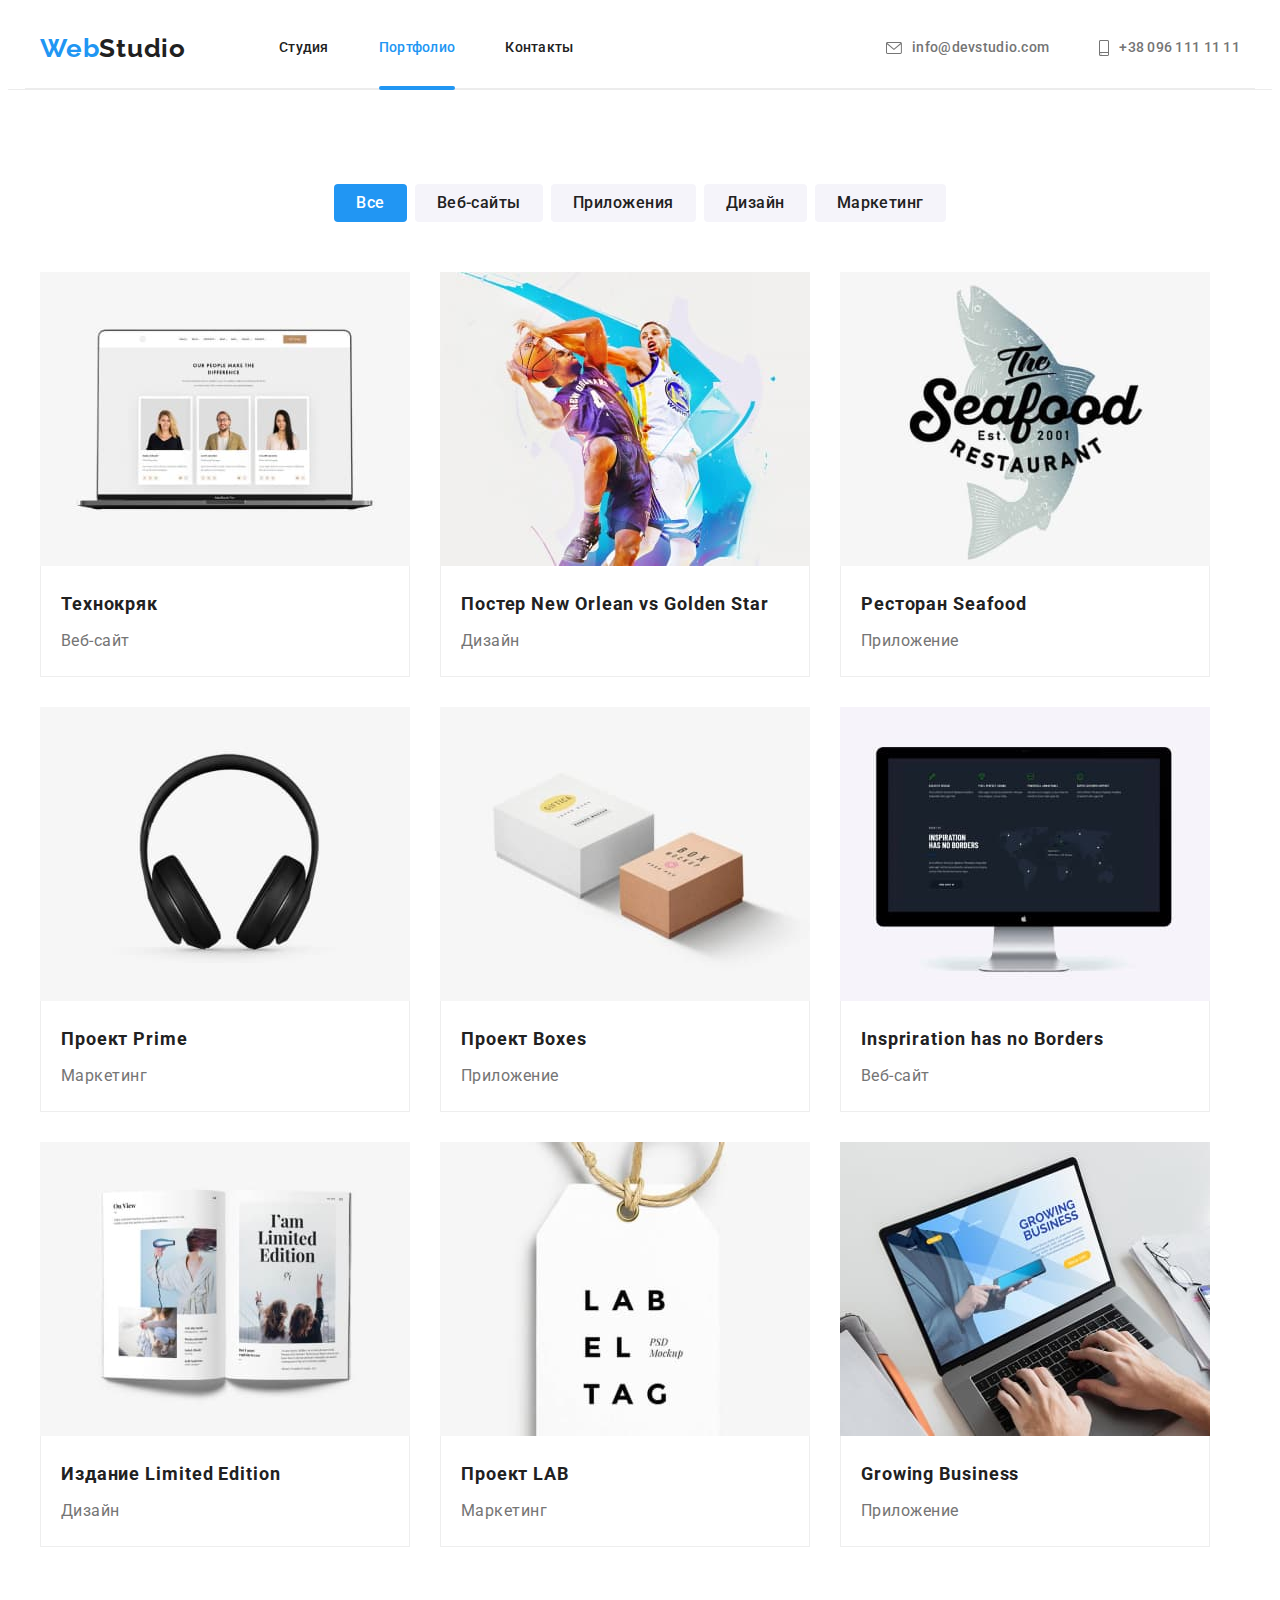
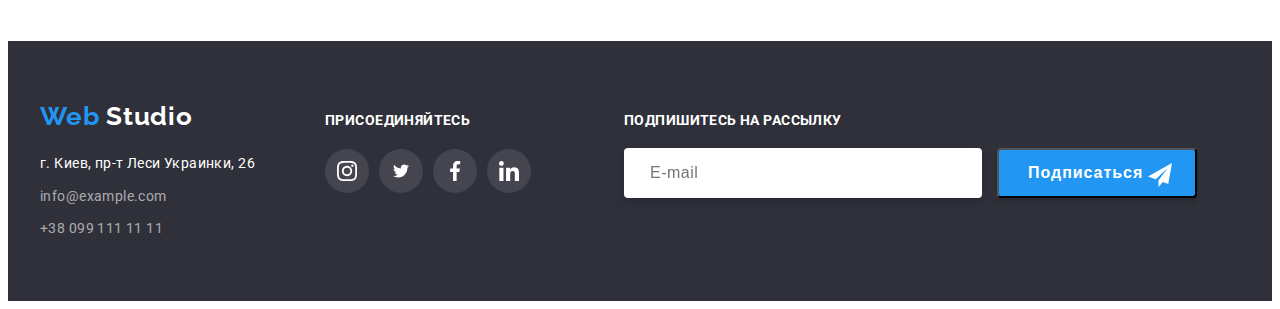
==== portfolio.html @ 44b3c7b8 "добавляет файлі" ====
<!DOCTYPE html>
<html lang="ru">
<head>
    <meta charset="UTF-8">
    <meta http-equiv="X-UA-Compatible" content="IE=edge">
    <meta name="viewport" content="width=device-width, initial-scale=1.0">
    <title>Document</title>
    <link rel="stylesheet" href="https://cdnjs.cloudflare.com/ajax/libs/modern-normalize/1.1.0/modern-normalize.min.css" integrity="sha512-wpPYUAdjBVSE4KJnH1VR1HeZfpl1ub8YT/NKx4PuQ5NmX2tKuGu6U/JRp5y+Y8XG2tV+wKQpNHVUX03MfMFn9Q==" crossorigin="anonymous" referrerpolicy="no-referrer" />
    <link rel="preconnect" href="https://fonts.googleapis.com">
<link rel="preconnect" href="https://fonts.gstatic.com" crossorigin>
<link href="https://fonts.googleapis.com/css2?family=Raleway:wght@700&family=Roboto:wght@400;500;700;900&display=swap" rel="stylesheet">
<link href="./css/styles.css" rel="stylesheet"/>
</head>
<body>
            <header class="header">
            <div class="container header portfolio">
            <nav>
                <div class="header_nav">
                <a href="" class="logo">Web<span class="logo_style">Studio</span></a>
                <ul class="nav_list">
                <li class="nav_item"><a href="./index.html" class="nav_link ">Студия</a></li>
                <li class="nav_item"><a href="" class="nav_link current">Портфолио</a> </li>
                <li class="nav_item"><a href="" class="nav_link">Контакты</a></li>
            </ul>
            </div>
          </nav>
          <ul class="contact_list">
            <li class="contact_item">
                <a href="mailto:info@devstudio.com" class="contact_link">
                    <svg width="16" height="12" class="icon_tel">
                        <use href="./image/icons.svg#icon-envelope" width="16" height="12"></use>
                    </svg> info@devstudio.com</a></li>
            <li class="contact_item">
                <a href="tel:+380961111111" class="contact_link">
                    <svg width="10" height="16" class="icon_tel">
                        <use href="./image/icons.svg#icon-smartphone" width="10" height="16"></use>
                    </svg> +38 096 111 11 11</a></li>
        </ul> 
            </div> 
        </header>
    <main>
        <section class="section">
            <div class="container">
            <h1 hidden>Filter</h1>
            <ul class="filter_list">
                <li class="filter_item">
                    <button type="button" class="filter_button all" >Все
                        <svg class="hand_all" width="13" height="16">
                            <use href="./image/icon2.svg#icon-hand1" width="13"></use>
                        </svg>
                    </button>
                </li>
                <li class="filter_item">
                    <button type="button" class="filter_button">Веб-сайты</button>
                </li>
                <li class="filter_item">
                    <button type="button" class="filter_button">Приложения</button>
                </li>
                <li class="filter_item">
                    <button type="button" class="filter_button">Дизайн</button>
                </li>
                <li class="filter_item">
                    <button type="button" class="filter_button">Маркетинг</button>
                </li>
            </ul>
            <ul class="project_list">
                <li class="project_item">
                    <a href="" class="project_link">
                        <svg class="hand_project" width="13" height="16">
                            <use href="./image/icon2.svg#icon-hand1" width="13"></use>
                        </svg>
                        <div class="project_position">
                        <img src="./image/project.jpg" alt="лого технокряк" width="370" class="project_image"/>
                    <p class="project_hover">Технокряк это современная площадка распространения коронавируса. Компании используют эту платформу для цифрового шпионажа и атак на защищённые сервера конкурентов.</p></div>
                        <div class="project_container">
                     <h2 class="project_subtitle">Технокряк</h2>
                    <p class="project_text">Веб-сайт</p>
                 </div>
                 </a>
                 </li> 
                <li class="project_item">
                 <a href="" class="project_link">
                    <div class="project_position">
                     <img src="./image/project2.jpg" alt="постер баскетбол" width="370" class="project_image"/>
                    <p class="project_hover">Технокряк это современная площадка распространения коронавируса. Компании используют эту платформу для цифрового шпионажа и атак на защищённые сервера конкурентов.</p> </div>
                    <div class="project_container">
                     <h2 class="project_subtitle">Постер <span lang="en">New Orlean vs Golden Star</span></h2>
                 <p class="project_text">Дизайн</p></div>
             </a>
             </li> 
             <li class="project_item">
                 <a href="" class="project_link">
                    <div class="project_position"> 
                    <img src="./image/project3.jpg" alt="постер ресторан Seafood" width="370" class="project_image"/>
                    <p class="project_hover">Технокряк это современная площадка распространения коронавируса. Компании используют эту платформу для цифрового шпионажа и атак на защищённые сервера конкурентов.</p> </div> 
                    <div class="project_container">
                     <h2 class="project_subtitle">Ресторан <span lang="en"> Seafood</span></h2>
                 <p class="project_text">Приложение</p></div>
             </a>
             </li>
             <li class="project_item">
                 <a href="" class="project_link">
                    <div class="project_position">
                    <img src="./image/project4.jpg" alt="наушники" width="370" class="project_image"/>
                    <p class="project_hover">Технокряк это современная площадка распространения коронавируса. Компании используют эту платформу для цифрового шпионажа и атак на защищённые сервера конкурентов.</p> </div> 
                    <div class="project_container">
                     <h2 class="project_subtitle">Проект <span lang="en"> Prime</span></h2>
                 <p class="project_text">Маркетинг</p></div>
             </a>
             </li>
             <li class="project_item">
                 <a href="" class="project_link">
                    <div class="project_position"> 
                    <img src="./image/project5.jpg" alt="две коробки" width="370" class="project_image"/>
                    <p class="project_hover">Технокряк это современная площадка распространения коронавируса. Компании используют эту платформу для цифрового шпионажа и атак на защищённые сервера конкурентов.</p> </div> 
                    <div class="project_container">
                     <h2 class="project_subtitle">Проект <span lang="en"> Boxes</span></h2>
                 <p class="project_text">Приложение</p></div>
             </a>
             </li>
             <li class="project_item">
                 <a href="" class="project_link">
                    <div class="project_position"> 
                    <img src="./image/project6.jpg" alt="монитор" width="370" class="project_image"/>
                    <p class="project_hover">Технокряк это современная площадка распространения коронавируса. Компании используют эту платформу для цифрового шпионажа и атак на защищённые сервера конкурентов.</p> </div> 
                    <div class="project_container">
                     <h2 class="project_subtitle"> <span lang="en">Inspriration has no Borders</span></h2>
                 <p class="project_text">Веб-сайт</p></div>
             </a>
             </li>
             <li class="project_item">
                 <a href="" class="project_link">
                    <div class="project_position"> 
                  <img src="./image/project7.jpg" alt="открытая книга" width="370" class="project_image"/>
                  <p class="project_hover">Технокряк это современная площадка распространения коронавируса. Компании используют эту платформу для цифрового шпионажа и атак на защищённые сервера конкурентов.</p> </div>   
                  <div class="project_container">
                     <h2 class="project_subtitle">Издание <span lang="en"> Limited Edition</span></h2>
                 <p class="project_text">Дизайн</p></div>
             </a>
             </li>
             
             <li class="project_item">
                 <a href="" class="project_link">
                    <div class="project_position"> 
                    <img src="./image/project8.jpg" alt="лейбл" width="370" class="project_image"/>
                    <p class="project_hover">Технокряк это современная площадка распространения коронавируса. Компании используют эту платформу для цифрового шпионажа и атак на защищённые сервера конкурентов.</p> </div> 
                    <div class="project_container">
                     <h2 class="project_subtitle">Проект <span lang="en"> LAB</span></h2>
                 <p class="project_text">Маркетинг</p></div>
             </a>
             </li>
             <li class="project_item">
                 <a href="" class="project_link">
                    <div class="project_position"> 
                    <img src="./image/project9.jpg" alt="ноутбук" width="370" class="project_image"/>
                    <p class="project_hover">Технокряк это современная площадка распространения коронавируса. Компании используют эту платформу для цифрового шпионажа и атак на защищённые сервера конкурентов.</p> </div>
                    <div class="project_container">
                     <h2 class="project_subtitle"><span lang="en"> Growing Business</span></h2>
                 <p class="project_text">Приложение</p></div>
              </a>
             </li>
             </ul>
        </div>
        </section>
    </main>

    <footer class="footer">
        <div class="container footer_style">
            <div>
        <a href="" class="logo_footer">Web<span class="logo_footer_style"> Studio</span></a>
        <address class="address">
        <ul class="address_list">
            <li class="address_item">
                <a href="" class="address_link">г. Киев, пр-т Леси Украинки, 26</a>
            </li>
            <li class="address_item">
                <a href="mailto:info@example.com" class="address_link info">info@example.com</a>
         </li>
         <li class="address_item">
           <a href="tel:+380991111111" class="address_link info"> +38 099 111 11 11</a>
         </li>
        </ul>
    </address>
    </div>
    <div class="social">
        <strong class="social_name">присоединяйтесь</strong>
        <ul class="social_list_footer">
            <li class="social_item">
                <a href="" class="social_link_footer">
                    <svg class="social_icon hover_icon" width="20" height="20">
                        <use href="./image/icons.svg#icon-instagram2" width="20"></use>
                    </svg>
                </a>
            </li>
            <li class="social_item">
                <a href="" class="social_link_footer">
                    <svg class="social_icon" width="20" height="16" >
                        <use href="./image/icons.svg#icon-twitter1" width="20"></use>
                    </svg>
                </a>
            </li>
            <li class="social_item">
                <a href="" class="social_link_footer">
                    <svg class="social_icon" width="20" height="20">
                        <use href="./image/icons.svg#icon-facebook1" width="20" height="20"></use>
                    </svg>
                </a>
            </li>
            <li class="social_item">
                <a href="" class="social_link_footer">
                    <svg class="social_icon" width="20" height="20">
                        <use href="./image/icons.svg#icon-linkedin1" width="20"></use>
                    </svg>
                </a>
            </li>
        </ul>
    </div>
    <div class="footer_form">
        <strong class="form_title">Подпишитесь на рассылку</strong> 
        <div class="footer_meaning">
        <input type="email" name="email" class="footer_input" placeholder="E-mail"/>
        <button type="submit" class="footer_button">Подписаться
         <svg class="button_icon_send" width="24" height="24">
             <use href="./image/icon2.svg#icon-icon_send" width="24"></use>
         </svg>
        </button>
        </div>
     </div>
</div>

    </footer>
</body>
</html>
---- css/styles.css ----
:root{
    --first-color: #757575;
    --second-color: #212121;
    --logo-color:#2196F3;
    --social-color: rgba(175, 177, 184, 1);
    --background-buttom:#188CE8;
    --address-color:#FFFFFF;
    --background-first: #E5E5E5;
    --background-second:#F5F4FA;
    --background-head:#FFFFFF;
    --background-footer: #2F303A;}

body{
font-family: 'Roboto', sans-serif;
font-size: 14px;
color: var(--first-color);
background: var(--background-head);
}
.container{
    width: 1200px;
    padding-left: 15px;
    padding-right: 15px;
    margin-right: auto;
    margin-left: auto;
    
    }
.header{
    display: flex;
    align-items: center;
    border-bottom: 1px solid #ECECEC;
    }
.header_nav{
display: flex;
align-items: center;
}
.logo {
color: var(--logo-color);
font-family: Raleway;
font-weight: bold;
font-size: 26px;
line-height: 1.19;
letter-spacing: 0.03em;
text-decoration: none;
margin-right: 93px;
display: inline-block;
padding-top: 24px;
padding-bottom: 24px;
}
.logo_style {
    color: var(--second-color);
}
.nav_list{
list-style-type: none;
margin: 0;
padding-left: 0;
display: flex;
}
.nav_item{
margin-right: 50px;
}
.nav_item:last-child{
margin-right: 0;
}
.nav_link{
display: block;
text-decoration: none;
font-weight: 500;
line-height: 1.14;
letter-spacing: 0.02em;
color: var(--second-color);
list-style-type: none; 
padding-top: 32px; 
padding-bottom: 32px;
position: relative;

transition-property:  color;
transition-duration: 250ms;
transition-timing-function: cubic-bezier(0.4, 0, 0.2, 1);
}
.hand_nav{
position: absolute;
bottom: 18px;
left: 35px;
fill: var(--second-color);
opacity: 0;

transition-property: opacity;
transition-duration: 250ms;
transition-timing-function: cubic-bezier(0.4, 0, 0.2, 1)
}
.nav_link:hover .hand_nav,
.nav_link:focus .hand_nav{
opacity: 1;

}
.current{
    color: var(--logo-color);
    position: relative;
}
.current::after{
content: "";
display: block;
background-color: currentColor;
background-image: url(../image/hover.svg);
width: 100%;
height: 4px;
border-radius: 2px;
padding-bottom: 0;
position: absolute;
left: 0;
bottom: -2px;
}

.nav_link:hover, .nav_link:focus,
.nav_link:active,
.contact_link:hover, .contact_link:focus
 {
    color: var(--logo-color);
 }
 

.icon_tel{
    margin-right: 10px;
    fill: currentColor;
    ;
}

.contact_list {
list-style-type: none;
padding-left: 0;
margin: 0;
display: flex;
margin-left: auto;
align-items: center;
}
.contact_item{
    margin-left: 50px;
    
}
.contact_item:first-child{
    margin-left: 0;
}
.contact_link{
    display: flex;
    font-weight: 500;
    line-height: 1.14;
    letter-spacing: 0.02em;
    color: var(--first-color);
    text-decoration: none;
    align-items: center; 
    padding-top: 32px;
    padding-bottom: 32px;
    position: relative;

transition-property:  color;
transition-duration: 250ms;
transition-timing-function: cubic-bezier(0.4, 0, 0.2, 1)
    }
    .hand_tel{
    position: absolute;
    top: 50px;
    left: 50px;
    opacity: 0;
    fill: var(--second-color);
    }
    .contact_link:hover .hand_tel,
    .contact_link:focus .hand_tel{
        opacity: 1;
    }
  
.section{
margin-top: 0;
margin-bottom: 0;
padding-top: 94px;
padding-bottom: 94px;
}
.hero{
    background: #2F303A;
    text-align: center;
    height: 600px;
    max-width: 1600px;
    display: block;
    background-image: linear-gradient(rgba(47, 48, 58, 0.4) ,rgba(47, 48, 58, 0.4)),
    url(../image/hero.jpg);
    margin-left: auto;
    margin-right: auto;
    padding-top: 200px;
    padding-bottom: 200px;
    background-size: cover;
    background-position: center;

}
.title {
color: var(--address-color);
font-weight: 900;
font-size: 44px;
line-height: 1.36;
letter-spacing: 0.06em;
text-transform: uppercase;
width: 696px;
margin-left: auto;
margin-right: auto;
margin-bottom: 30px;
margin-top: 0;
}
.button_title {
background-color: var(--logo-color);
color: var(--address-color);
font-family: inherit;
font-weight: 700;
font-size: 16px;
line-height: 1.88;
letter-spacing: 0.06em;
border: 0;
padding: 10px 32px;
box-shadow: 0px 4px 4px rgba(0, 0, 0, 0.15);
border-radius: 4px;

transition-property: background-color, color;
transition-duration: 250ms;
transition-timing-function: cubic-bezier(0.4, 0, 0.2, 1);
}
.button_title:hover, .button_title:focus,
.button_title:active{
    background-color: var(--background-buttom);
    color: var(--address-color);
    cursor: pointer;
}
.backdrop {
    position: fixed;
    top: 0;
    left: 0;
    width: 100%;
    height: 100%;
    opacity: 1;
    background-color: rgba(0, 0, 0, 0.2); 
    transition: opacity 250ms cubic-bezier(0.4, 0, 0.2, 1) ;
    }
    .backdrop.is-hidden{
    opacity: 0;
    pointer-events: none;
    }
    .modal{
    height: 581px;
    width: 528px;
    background-color: var(--background-head);
    box-shadow: 0px 1px 3px rgba(0, 0, 0, 0.12), 0px 1px 1px rgba(0, 0, 0, 0.14), 0px 2px 1px rgba(0, 0, 0, 0.2);
    border-radius: 4px;
    position: absolute;
    top: 50%;
    left: 50%;
    transform: translate(-50%, -50%) scale(1);
    align-items: flex-start;
    display: block;
    justify-content: flex-end;
    }
    .backdrop.is-hidden .modal{
        transform: scale(0.5) translate(-50%, -50%)
    }
    .button_close{
    display: flex;
    flex-direction: column;
    align-items: center;
    justify-content: center;
    width: 30px;
    height: 30px;
    position: absolute;
    top: 0;
    right: 0;
    background: var(--address-color);
    border: 1px solid rgba(0, 0, 0, 0.1);
    border-radius: 50%;
    box-sizing: border-box;
    
    }
    .close_icon{
    position: absolute;
    transition-property: fill;
    transition-duration: 250ms;
    transition-timing-function: cubic-bezier(0.4, 0, 0.2, 1)
    }
    .close_icon:hover,
    .close_icon:focus {
    fill: #2196F3;
        }
    .close_hand{
    position: absolute;
    transform: translateY(100%);
    opacity: 0;
    fill: var(--second-color);
    transition-property: opacity;
    transition-duration: 250ms;
    transition-timing-function: cubic-bezier(0.4, 0, 0.2, 1)
}
    .button_close:hover .close_hand,
    .button_close:focus .close_hand{
        opacity: 1;
    }
    .form{
 margin: 40px;

    }
    .survey{
    display: block;
    font-weight: bold;
    font-size: 20px;
    line-height: 1.15;
    text-align: center;
    letter-spacing: 0.03em;
    color: var(--second-color); 
    margin-top: 40px;  
    margin-bottom: 12px;  
    }
    .form_survey{
    display: block;
    text-align: start;
    position: relative;
    margin-bottom: 10px;
    transition-property: fill, border;
    transition-duration: 250ms;
    transition-timing-function: cubic-bezier(0.4, 0, 0.2, 1)
    }
    .form_survey:focus-within>.icon{
        fill: var(--logo-color);
    }
    .form_survey:focus-within>.form_name{
        border: 1px solid var(--logo-color);   
    }
    .hand1{
    position: absolute;
    top: 50px;
    left: 30px;
    opacity: 0;
    fill: var(--second-color);
    }
    .form_survey:focus-within> .hand1
     {
        opacity: 1;
    }
    .icon{
    fill: #212121;
    position: absolute;
    bottom: 0;
    left: 0;
    transform: translate(15px, -14px);
    }
     .comment{
    width: 100%;
    height: 120px;
    padding: 12px 16px;
    border: 1px solid rgba(33, 33, 33, 0.2);
    box-sizing: border-box;
    border-radius: 4px;
    margin-bottom: 20px;
     } 
     .comment:placeholder{
        font-weight: normal;
        font-size: 12px;
        line-height: 1.17;
        letter-spacing: 0.01em;
        color: #757575;  
     }  
    .form_input{
    display: block;
    width: 100%;
    height: 40px;
    padding-left: 35px; 
    border: 1px solid rgba(33, 33, 33, 0.2);
    box-sizing: border-box;
    border-radius: 4px;  
    }
    .form_lable{
    font-weight: normal;
    font-size: 12px;
    line-height: 1.17;
    letter-spacing: 0.01em;
    color: #757575;
    }
   .check_form{
       appearance: none;
          }
    .check_text{
    position: relative; 
    display: block;
    font-size: 14px;
    line-height: 1.71;
    letter-spacing: 0.01em;
    color: #757575;
}
.form_conditions{
    font-size: 14px;
    line-height: 1.71;
    letter-spacing: 0.01em;
    color: var(--logo-color);   
}
   .check_icon{
    display: block;
    width: 16px;
    height: 15px;
    fill:#212121 ;
    position: absolute;
    top: 445px;
    left: 45px;
    border-radius: 2px;
    transition-property: border-color, background-image;
    transition-duration: 250ms;
    transition-timing-function: cubic-bezier(0.4, 0, 0.2, 1)
    
   }
   .check_form:checked + .check_icon{
    content: "";
    display: block;
    background-image: url(../image/icon_check.svg);
    width: 16px;
    height: 15px;
    position: absolute;
    top: 445px;
    left: 45px;
    background-size: contain;
    background-origin: border-box;
    border-color: #2196F3;
    border-radius: 2px;
   }
   .button_form{
    width: 200px;
    height: 50px;
    margin-left: auto;
    margin-right: auto;
    background: #2196F3;
    box-shadow: 0px 4px 4px rgba(0, 0, 0, 0.15);
    border-radius: 4px;
    color: var(--address-color);
    font-weight: bold;
    font-size: 16px;
    line-height: 1.87;
    align-items: center;
    text-align: center;
    letter-spacing: 0.06em;
    position: relative;
    transition-property: background-color;
    transition-duration: 250ms;
    transition-timing-function: cubic-bezier(0.4, 0, 0.2, 1)
   }
   .hand_button{
position: absolute;
top: 45px;
opacity: 0;
fill: var(--second-color);
transition-property: opacity;
transition-duration: 250ms;
transition-timing-function: cubic-bezier(0.4, 0, 0.2, 1)


   }
   .button_form:hover,
   .button_form:focus,
   .button_form:active{
    background-color: #188CE8;
   }
   .button_form:hover .hand_button,
   .button_form:focus .hand_button,
   .button_form:active .hand_button{
       opacity: 1;
   }
    
.peculiarities{
padding-bottom: 47px;
}
.peculiarities_list {
list-style-type: none;
padding-left: 0;
margin-top: 0;
margin-bottom: 0;
display: flex;
}
.peculiarities_item{
    margin-right: 30px;
    justify-content: space-between;
}
.peculiarities_item:last-child{
    margin-right: 0;
}
.peculiarities_subtitle::before{
    content: "";
    display: block;
    width: 270px;
    height: 120px;
    background: var(--background-second);
border-radius: 4px;  
margin-bottom: 30px;
background-repeat: no-repeat;
background-position: center;

}
.antenna::before{
    background-image: url(../image/antenna1.svg);
}
.clock::before{
    background-image: url(../image/clock.svg);
}
.diagram::before{
    background-image: url(../image/diagram1.svg);
}
.astronaut::before{
    background-image: url(../image/astronaut1.svg);
}
.peculiarities_subtitle {
font-weight: 700;
line-height: 1.14;
letter-spacing: 0.03em;
text-transform: uppercase;
color: var(--second-color);
margin-top: 0;
margin-bottom: 10px;
}
.peculiarities_text {
line-height: 1.71;
letter-spacing: 0.03em;
margin-top: 0;
margin-bottom: 0;
}
.works{
padding-top: 47px;
}
.works_title, .team_title, .clients_title {
font-weight: 700;
font-size: 36px;
line-height: 1.17;
letter-spacing: 0.03em;
color: var(--second-color);
text-align: center;
margin-top: 0;
margin-bottom: 50px;
}
.works_list, .team_list, .clents_list{
    list-style-type: none;
    padding-left: 0;
    margin-top: 0;
    margin-bottom: 0;
    display: flex;
 }
 .work_foto{
    display: block;
    max-width: 100%;
    height: auto; 
    
 }
.works_item{
    margin-right: 30px; 
    position: relative;  
}
.works_item:last-child{
    margin-right: 0;
}
.works_text{
display: flex;
width: 100%;
height: 70px;
margin: 0;
background-color: rgba(47, 48, 58, 0.8);
font-size: 14px;
line-height: 1.14;
font-weight: bold;
letter-spacing: 0.03em;
text-transform: uppercase;
color: var(--address-color);
position: absolute;
left: 0;
bottom: 0;
justify-content: center;
align-items: center;
}
.team{
    background-color: var(--background-second);
}
.team_foto{
    display: block;
    max-width: 100%;
    height: auto;
}
.team_conteiner{
padding: 30px;
}
.team_name{
font-weight: 500;
font-size: 16px;
line-height: 1.19;
letter-spacing: 0.03em;
color: var(--second-color);
text-align: center;
margin-bottom: 10px;
margin-top: 0;
}
.team_item{
width: 270px;
background-color: var(--background-head);
margin-right: 30px;
box-shadow: 0px 1px 3px rgba(0, 0, 0, 0.12), 0px 1px 1px rgba(0, 0, 0, 0.14), 0px 2px 1px rgba(0, 0, 0, 0.2);
border-radius: 0px 0px 4px 4px;
}
.team_item:last-child{
    margin-right: 0;
}
.team_profession {
font-size: 16px;
line-height: 1.19;
letter-spacing: 0.03em;
text-align: center;
margin-top: 0;
margin-bottom: 0;
}
.client_item{
    width: 170px;
    height: 92px;
    border: 1px solid #AFB1B8;
    box-sizing: border-box;
    border-radius: 4px;
    margin-right: 30px;

    transition-property: border;
    transition-duration: 250ms;
    transition-timing-function: cubic-bezier(0.4, 0, 0.2, 1);
    }
.client_item:hover,
.client_item:focus{
    border: 1px solid var(--logo-color);
}
.client_link{
    fill: var(--social-color);
    position: relative;
    transition-property: color, border;
    transition-duration: 250ms;
    transition-timing-function: cubic-bezier(0.4, 0, 0.2, 1);
}
.client_link:hover, .client_link:focus{
    fill: var(--logo-color);
    
}
.hand_client{
position: absolute;
bottom: 0;
right: 50px;
fill: var(--second-color);
opacity: 0;
transition-property: opacity;
transition-duration: 250ms;
transition-timing-function: cubic-bezier(0.4, 0, 0.2, 1)
}
.client_link:hover .hand_client,
.client_link:focus .hand_client{
    opacity: 1;
}

.social_list{
list-style-type: none;
display: flex;
padding-left: 0;
align-items: center;
margin-top: 16px;

}
.social_item{
width: 44px;
height: 44px;
margin-right: 10px;
}
.social_item:last-child{
    margin-right: 0;
}
.social_link:hover, .social_link:focus, .social_link:active {

background-color:var(--logo-color);
border-radius: 50%;
fill: var(--address-color);  

}
.social_link{
display: flex;
flex-direction: column;
align-items: center;
justify-content: center;
width: 44px;
height: 44px;
fill: var(--social-color);
position: relative;

transition-property: background-color, color;
transition-duration: 250ms;
transition-timing-function: cubic-bezier(0.4, 0, 0.2, 1);
}

.hand_item{
position: absolute;
bottom: -5px;
right: 0;
fill: var(--second-color);
opacity: 0;
transition-property: opacity;
transition-duration: 250ms;
transition-timing-function: cubic-bezier(0.4, 0, 0.2, 1)
}
.social_link:hover .hand_item,
.social_link:focus .hand_item{
opacity: 1;
}
.client_link{
display: flex;
flex-direction: column;
align-items: center;
justify-content: center;
height: 100%;


}
.footer {
    background-color: var(--background-footer);
    padding-top: 60px;
    padding-bottom: 60px;
   }
   .footer_style{
    display: flex;
    align-items: baseline;
   }
.logo_footer{
font-family: Raleway;
font-weight: bold;
font-size: 26px;
line-height: 1.19;
letter-spacing: 0.03em;
color: var(--logo-color);
text-decoration: none;
background-color: var(--background-footer);
}
.logo_footer_style{
    color: var(--address-color);
}
.address{
    margin-top: 20px;

}
.address_list{
    padding: 0;
    margin-top: 0;
    margin-bottom: 0;
}
.address_item{
list-style-type: none;
margin-bottom: 9px;
}
.address_item:last-child{
    margin-bottom: 0;
}
.address_link{
text-decoration: none;
font-style: normal;
line-height: 1.71;
letter-spacing: 0.03em;
color: var(--address-color);
background-color: var(--background-footer);
transition-property: color;
transition-duration: 250ms;
transition-timing-function: cubic-bezier(0.4, 0, 0.2, 1);

}
.info{
    color: rgba(255, 255, 255, 0.6);
}
.address_link:hover,
.address_link:focus{
    color: var(--logo-color);
}
.social{
    margin-left: 70px;

}
.social_name{
font-size: 14px;
line-height: 1.14;
letter-spacing: 0.03em;
text-transform: uppercase;
color: #FFFFFF;
margin-top: 0;
}
.social_list_footer{
    list-style-type: none;
    display: flex;
    padding-left: 0;
    align-items: center;
    margin-top: 20px;
    margin-bottom: 0;
}
.social_link_footer{
    display: flex;
    flex-direction: column;
    align-items: center;
    justify-content: center;
    width: 44px;
    height: 44px;
    fill:var(--address-color);
    background-color: rgba(255, 255, 255, 0.1);
    border-radius: 50%;
    transition-property: background-color;
    transition-duration: 250ms;
    transition-timing-function: cubic-bezier(0.4, 0, 0.2, 1)
}
.social_link_footer:hover, .social_link_footer:focus, .social_link_footer:active{
    background-color: var(--logo-color);
}
.footer_form{
    margin: 0;
    margin-left: 93px;
}
.form_title{
    font-weight: bold;
    font-size: 14px;
    line-height: 1.14px;
    letter-spacing: 0.03em;
    text-transform: uppercase;
    color: var(--address-color);
}
.footer_meaning{
margin: 0;
margin-top: 20px;
}
.footer_input{
width: 358px;
height: 50px;
border: 1px solid rgba(255, 255, 255, 0.3);
box-sizing: border-box;
filter: drop-shadow(0px 4px 4px rgba(0, 0, 0, 0.15));
border-radius: 4px;
margin-right: 12px;
}
.footer_input::placeholder{
font-size: 16px;
line-height: 1.25;
letter-spacing: 0.03em;
padding-left: 23px;
}
.footer_button{
width: 200px;
height: 50px;
background-color: var(--logo-color);
box-shadow: 0px 4px 4px rgba(0, 0, 0, 0.15);
border-radius: 4px;
font-weight: bold;
font-size: 16px;
line-height: 1.87;
text-align: start;
padding-left: 29px;
letter-spacing: 0.06em;
color: var(--address-color);
position: relative;
}
.button_icon_send{
position: absolute; 
right: 23px;
top: 13px;
}


/*Portfolio*/
.portfolio{
    border-bottom: 1px solid #ECECEC;
}
.filter_list{
list-style-type: none;
display: flex;
justify-content: center;
padding: 0;
margin-top: 0;
margin-bottom: 50px;
}
.filter_item{
    margin-right: 8px;
}
.filter_item:last-child{
    margin-right: 0;
}
.filter_button{
font-weight: 500;
font-size: 16px;
line-height: 1.62;
font-family: inherit;
text-align: center;
padding: 6px 22px;
letter-spacing: 0.03em;
color:var(--second-color);
background-color: var(--background-second);
border: var(--background-second);
border-radius: 4px;
position: relative;

transition-property: background-color, color, box-shadow;
transition-duration: 250ms;
transition-timing-function: cubic-bezier(0.4, 0, 0.2, 1);
}
.filter_button:hover, 
.filter_button:focus{
color: var(--address-color);
background-color: var(--logo-color);
cursor: pointer;
box-shadow: 0px 3px 1px rgba(0, 0, 0, 0.1), 0px 1px 2px rgba(0, 0, 0, 0.08), 0px 2px 2px rgba(0, 0, 0, 0.12);
border-radius: 4px;

}
.hand_all{
position: absolute;
bottom: -15px;
fill: var(--second-color);
opacity: 0;
transition-property: opacity;
transition-duration: 250ms;
transition-timing-function: cubic-bezier(0.4, 0, 0.2, 1);
}
.filter_button:hover .hand_all,
.filter_button:focus .hand_all{
    opacity: 1;
}
.all {
    background-color: var(--logo-color);
    color: var(--address-color);
}
.project_list{
    list-style-type: none;
    display: flex;
    flex-wrap: wrap;
    padding: 0;
    margin-top: 0;
    margin-bottom: 0;
    }
   .project_item{
        margin-right: 30px;
        margin-bottom: 30px;
        transition-property: box-shadow;
        transition-duration: 250ms;
        transition-timing-function: cubic-bezier(0.4, 0, 0.2, 1);      
    }
    .project_item:nth-child(3n)
    {
        margin-right: 0;
    }
    .project_item:nth-last-child(-n+3){
        margin-bottom: 0;
    }
    .project_link{
        display: block;
        text-decoration: none;
        box-sizing: border-box;
        transition-property: box-shadow, opacity;
        transition-duration: 250ms;
        transition-timing-function: cubic-bezier(0.4, 0, 0.2, 1); 
        position: relative;    
    }
    .hand_project{
    position: absolute;
    fill: var(--second-color);
    bottom: 50px;
    right: 120px;
    opacity: 0;
    transition-property: opacity;
    transition-duration: 250ms;
    transition-timing-function: cubic-bezier(0.4, 0, 0.2, 1);
    }
    .project_link:hover .hand_project,
    .project_link:focus .hand_project{
        opacity: 1;
    }
    .project_item:hover, .project_item:focus{
    box-shadow: 0px 1px 1px rgba(0, 0, 0, 0.12), 0px 4px 4px rgba(0, 0, 0, 0.06), 1px 4px 6px rgba(0, 0, 0, 0.16);
    }
    
    .project_image{
        display: block;
        max-width: 100%;
        height: auto;
        overflow: hidden;         
    }
   .project_container {
    box-sizing: border-box;
    padding: 20px;
    border: 1px solid #EEEEEE;
    border-top: 0;
    }
   .project_subtitle{
    font-weight: 700;
    font-size: 18px;
    line-height: 2;
    letter-spacing: 0.05em;
    color: var(--second-color);
    margin-top: 0px;
    margin-bottom: 0;
    }
   .project_text{
    font-size: 16px;
    line-height: 1.87;
    letter-spacing: 0.03em;
    color: var(--first-color);
    margin-top: 4px;
    margin-bottom: 0px;
    }
    .project_position{
        overflow: hidden;
        display: block;
        width: 370px;
        height: 294px;
        position: relative;
        transition-property: opacity, transform;
        transition-duration: 250ms;
        transition-timing-function: cubic-bezier(0.4, 0, 0.2, 1);
    }
    .project_hover{
        display: block;
        width: 322px;
        height: 168px;
        margin-top: 0;
        margin-bottom: 0;
        font-size: 18px;
        line-height: 1.56;
        letter-spacing: 0.03em;
        color: var(--address-color);
        position: absolute;
        top: 50%;
        left: 50%;
        transform: translate(-50%, -50%) translateY(100%);
        opacity: 0;
        transition-property: opacity;       
        transition-duration: 250ms;
        transition-timing-function: cubic-bezier(0.4, 0, 0.2, 1);
        }
    .project_position:hover .project_hover, 
    .project_position:focus .project_hover,
    .project_position:active .project_hover{
        opacity: 1;
        transform: translateY(0) translate(-50%, -50%);
    }
    .project_link:hover .project_hover, 
    .project_link:focus .project_hover,
    .project_link:active .project_hover{
     opacity: 1;
     transform: translateY(0) translate(-50%, -50%);
    }
    .project_position::before{
        content: "";
        display: inline-block;
        width: 100%;
        height: 100%;
        background-color:rgba(33, 150, 243, 0.9) ;
        position: absolute;
        top: 0;
        left: 0;
        opacity: 0;
        transform: translateY(100%);
        transition-property: opacity;
        transition-duration: 250ms;
        transition-timing-function: cubic-bezier(0.4, 0, 0.2, 1);
    }
    .project_position:hover::before, 
    .project_position:focus::before,
    .project_position:active::before{
    opacity: 1;
    transform: translateY(0);
    }

    .project_link:hover ::before, 
    .project_link:focus ::before,
    .project_link:active ::before{
     opacity: 1;
     transform: translateY(0);}
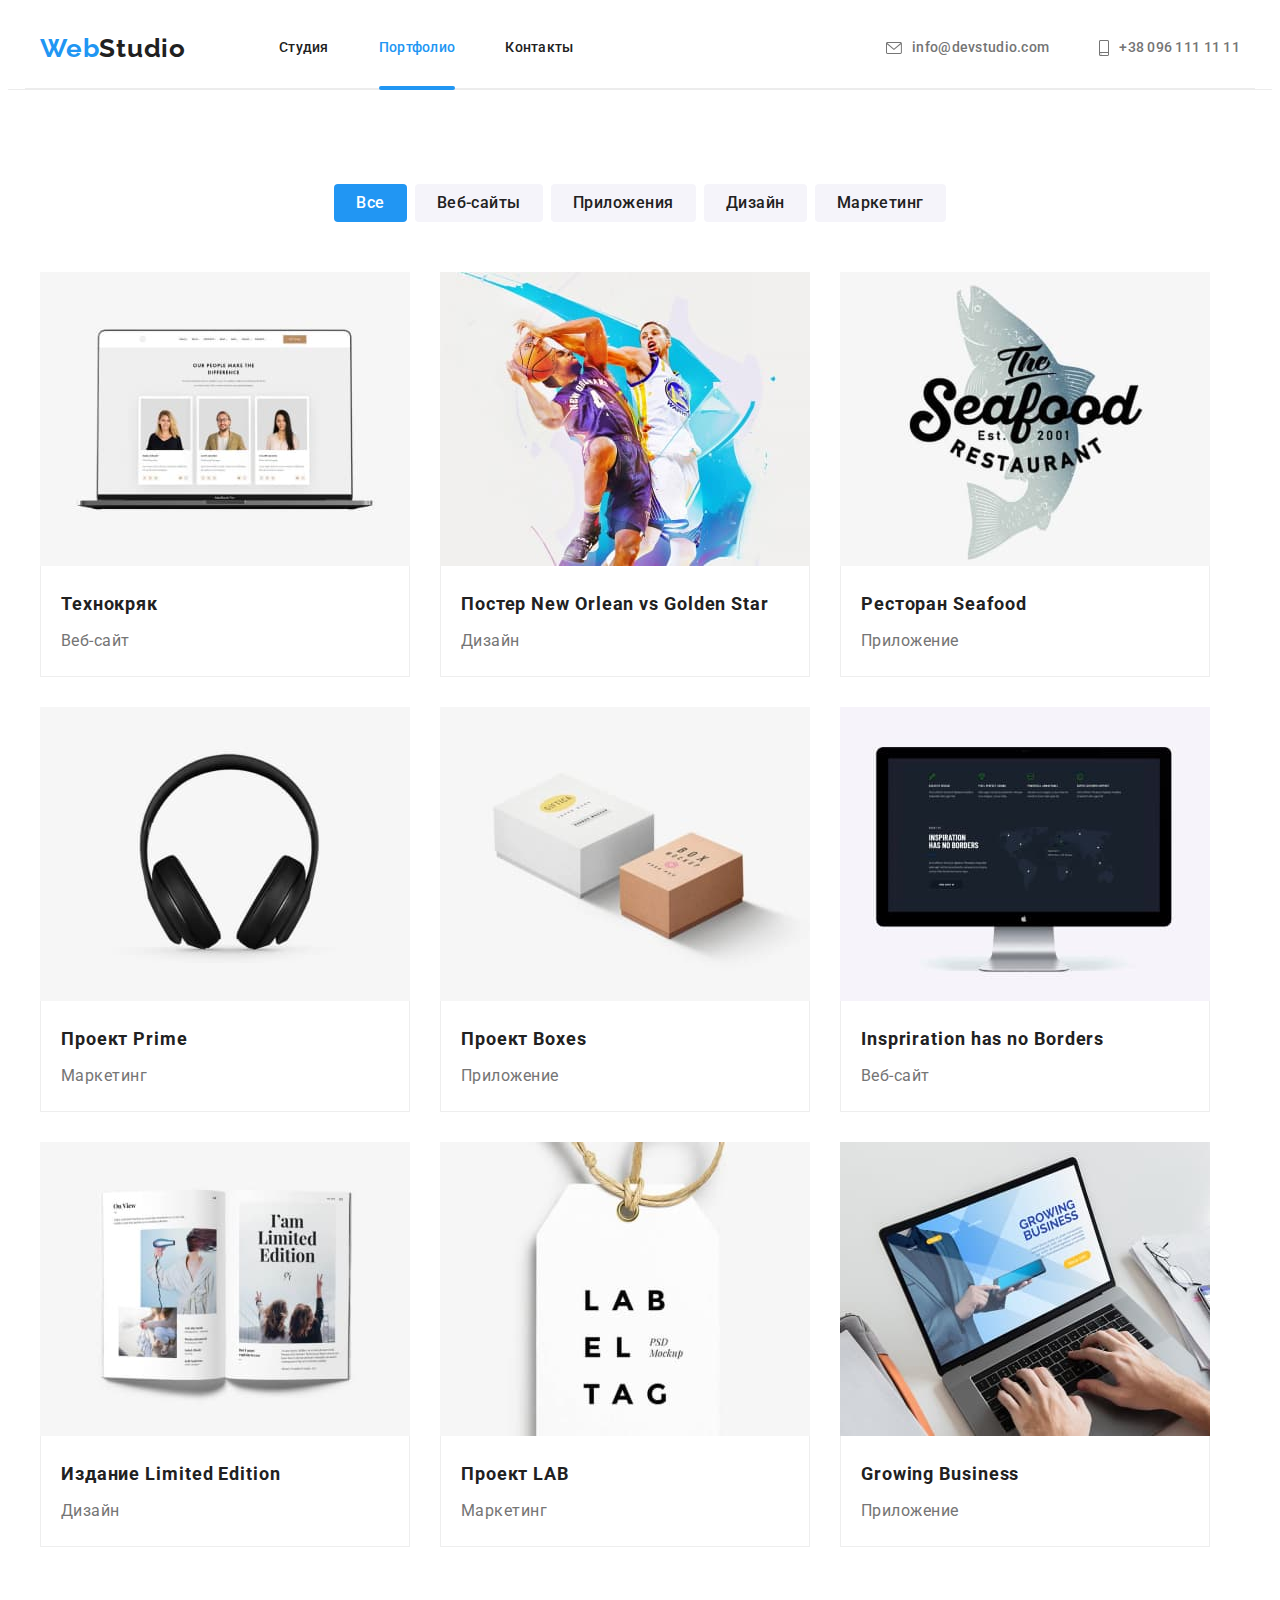
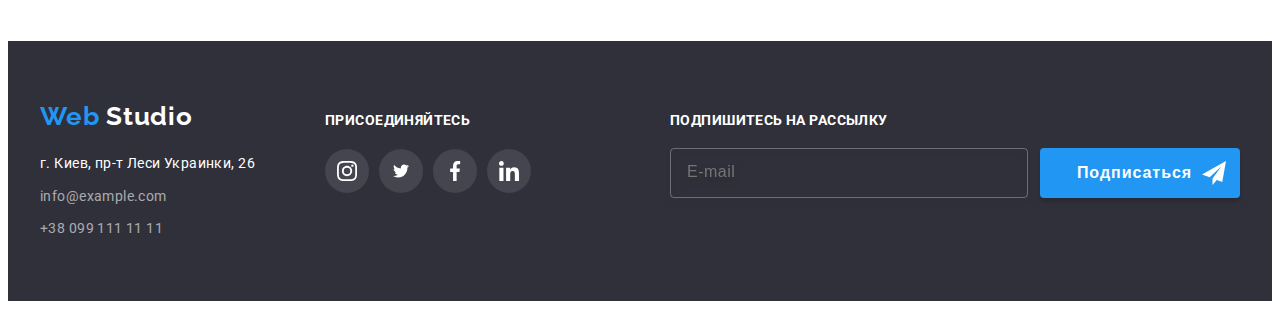
==== commit e1ae987d: "меняет стиль модального окна" ====
--- a/portfolio.html
+++ b/portfolio.html
@@ -45,10 +45,7 @@
             <ul class="filter_list">
                 <li class="filter_item">
                     <button type="button" class="filter_button all" >Все
-                        <svg class="hand_all" width="13" height="16">
-                            <use href="./image/icon2.svg#icon-hand1" width="13"></use>
-                        </svg>
-                    </button>
+               </button>
                 </li>
                 <li class="filter_item">
                     <button type="button" class="filter_button">Веб-сайты</button>
@@ -66,9 +63,6 @@
             <ul class="project_list">
                 <li class="project_item">
                     <a href="" class="project_link">
-                        <svg class="hand_project" width="13" height="16">
-                            <use href="./image/icon2.svg#icon-hand1" width="13"></use>
-                        </svg>
                         <div class="project_position">
                         <img src="./image/project.jpg" alt="лого технокряк" width="370" class="project_image"/>
                     <p class="project_hover">Технокряк это современная площадка распространения коронавируса. Компании используют эту платформу для цифрового шпионажа и атак на защищённые сервера конкурентов.</p></div>
@@ -217,14 +211,14 @@
     </div>
     <div class="footer_form">
         <strong class="form_title">Подпишитесь на рассылку</strong> 
-        <div class="footer_meaning">
+        <form class="footer_meaning">
         <input type="email" name="email" class="footer_input" placeholder="E-mail"/>
         <button type="submit" class="footer_button">Подписаться
          <svg class="button_icon_send" width="24" height="24">
              <use href="./image/icon2.svg#icon-icon_send" width="24"></use>
          </svg>
         </button>
-        </div>
+        </form>
      </div>
 </div>
 
--- a/css/styles.css
+++ b/css/styles.css
@@ -76,22 +76,6 @@
 transition-property:  color;
 transition-duration: 250ms;
 transition-timing-function: cubic-bezier(0.4, 0, 0.2, 1);
-}
-.hand_nav{
-position: absolute;
-bottom: 18px;
-left: 35px;
-fill: var(--second-color);
-opacity: 0;
-
-transition-property: opacity;
-transition-duration: 250ms;
-transition-timing-function: cubic-bezier(0.4, 0, 0.2, 1)
-}
-.nav_link:hover .hand_nav,
-.nav_link:focus .hand_nav{
-opacity: 1;
-
 }
 .current{
     color: var(--logo-color);
@@ -156,18 +140,7 @@
 transition-duration: 250ms;
 transition-timing-function: cubic-bezier(0.4, 0, 0.2, 1)
     }
-    .hand_tel{
-    position: absolute;
-    top: 50px;
-    left: 50px;
-    opacity: 0;
-    fill: var(--second-color);
-    }
-    .contact_link:hover .hand_tel,
-    .contact_link:focus .hand_tel{
-        opacity: 1;
-    }
-  
+     
 .section{
 margin-top: 0;
 margin-bottom: 0;
@@ -234,7 +207,9 @@
     height: 100%;
     opacity: 1;
     background-color: rgba(0, 0, 0, 0.2); 
-    transition: opacity 250ms cubic-bezier(0.4, 0, 0.2, 1) ;
+    transition-property: opacity;
+    transition-duration: 250ms;
+    transition-timing-function: cubic-bezier(0.4, 0, 0.2, 1);
     }
     .backdrop.is-hidden{
     opacity: 0;
@@ -246,6 +221,7 @@
     background-color: var(--background-head);
     box-shadow: 0px 1px 3px rgba(0, 0, 0, 0.12), 0px 1px 1px rgba(0, 0, 0, 0.14), 0px 2px 1px rgba(0, 0, 0, 0.2);
     border-radius: 4px;
+    padding: 40px;
     position: absolute;
     top: 50%;
     left: 50%;
@@ -253,9 +229,12 @@
     align-items: flex-start;
     display: block;
     justify-content: flex-end;
+    transition-property: translate, scale;
+    transition-duration: 250ms;
+    transition-timing-function: cubic-bezier(0.4, 0, 0.2, 1);
     }
     .backdrop.is-hidden .modal{
-        transform: scale(0.5) translate(-50%, -50%)
+        transform: scale(0.7) translate(-50%, -50%)
     }
     .button_close{
     display: flex;
@@ -265,13 +244,13 @@
     width: 30px;
     height: 30px;
     position: absolute;
-    top: 0;
-    right: 0;
+    top: 8px;
+    right: 8px;
     background: var(--address-color);
     border: 1px solid rgba(0, 0, 0, 0.1);
     border-radius: 50%;
     box-sizing: border-box;
-    
+    cursor: pointer;
     }
     .close_icon{
     position: absolute;
@@ -279,27 +258,11 @@
     transition-duration: 250ms;
     transition-timing-function: cubic-bezier(0.4, 0, 0.2, 1)
     }
-    .close_icon:hover,
-    .close_icon:focus {
+    .button_close:hover .close_icon,
+    .button_close:focus .close_icon {
     fill: #2196F3;
         }
-    .close_hand{
-    position: absolute;
-    transform: translateY(100%);
-    opacity: 0;
-    fill: var(--second-color);
-    transition-property: opacity;
-    transition-duration: 250ms;
-    transition-timing-function: cubic-bezier(0.4, 0, 0.2, 1)
-}
-    .button_close:hover .close_hand,
-    .button_close:focus .close_hand{
-        opacity: 1;
-    }
-    .form{
- margin: 40px;
-
-    }
+ 
     .survey{
     display: block;
     font-weight: bold;
@@ -308,41 +271,37 @@
     text-align: center;
     letter-spacing: 0.03em;
     color: var(--second-color); 
-    margin-top: 40px;  
-    margin-bottom: 12px;  
+    margin-bottom: 12px; 
+    
     }
     .form_survey{
     display: block;
     text-align: start;
     position: relative;
     margin-bottom: 10px;
+    font-size: 12px;
     transition-property: fill, border;
     transition-duration: 250ms;
     transition-timing-function: cubic-bezier(0.4, 0, 0.2, 1)
     }
-    .form_survey:focus-within>.icon{
+    .form_survey:focus-within>.icon,
+    .form_survey:hover>.icon{
         fill: var(--logo-color);
     }
-    .form_survey:focus-within>.form_name{
-        border: 1px solid var(--logo-color);   
-    }
-    .hand1{
-    position: absolute;
-    top: 50px;
-    left: 30px;
-    opacity: 0;
-    fill: var(--second-color);
-    }
-    .form_survey:focus-within> .hand1
-     {
-        opacity: 1;
-    }
+   
+    .form_survey:focus-within>.form_input, 
+    .form_survey:hover>.form_input {
+        border: 1px solid var(--logo-color); } 
+
     .icon{
     fill: #212121;
     position: absolute;
     bottom: 0;
     left: 0;
     transform: translate(15px, -14px);
+    }
+    .form_comment{
+        margin-bottom: 20px;
     }
      .comment{
     width: 100%;
@@ -351,7 +310,7 @@
     border: 1px solid rgba(33, 33, 33, 0.2);
     box-sizing: border-box;
     border-radius: 4px;
-    margin-bottom: 20px;
+    
      } 
      .comment:placeholder{
         font-weight: normal;
@@ -367,7 +326,8 @@
     padding-left: 35px; 
     border: 1px solid rgba(33, 33, 33, 0.2);
     box-sizing: border-box;
-    border-radius: 4px;  
+    border-radius: 4px; 
+    cursor: pointer; 
     }
     .form_lable{
     font-weight: normal;
@@ -376,15 +336,27 @@
     letter-spacing: 0.01em;
     color: #757575;
     }
+    .check{
+    display: flex;
+    text-align: center;
+    align-items: center;
+    justify-content: center;
+    position: relative;
+            }
    .check_form{
+       width: 16px;
+       height: 15px;
+       margin-right: 7px;
        appearance: none;
+       overflow: hidden;
+       clip: rect(0 0 0);
           }
     .check_text{
     position: relative; 
     display: block;
     font-size: 14px;
     line-height: 1.71;
-    letter-spacing: 0.01em;
+    letter-spacing: 0.02em;
     color: #757575;
 }
 .form_conditions{
@@ -393,41 +365,56 @@
     letter-spacing: 0.01em;
     color: var(--logo-color);   
 }
-   .check_icon{
-    display: block;
-    width: 16px;
-    height: 15px;
-    fill:#212121 ;
-    position: absolute;
-    top: 445px;
-    left: 45px;
-    border-radius: 2px;
-    transition-property: border-color, background-image;
-    transition-duration: 250ms;
-    transition-timing-function: cubic-bezier(0.4, 0, 0.2, 1)
-    
-   }
+   .check_icon {
+        display: block;
+        width: 16px;
+        height: 15px;
+        position: absolute;
+        bottom: 2px;
+        left: 7px;
+        transform: translate(-25%, -25%);
+        border: 1px solid #212121;
+        border-radius: 2px;
+        pointer-events: none;
+        transition-property: background-image;
+        transition-duration: 250ms;
+        transition-timing-function: cubic-bezier(0.4, 0, 0.2, 1)}
+
    .check_form:checked + .check_icon{
     content: "";
-    display: block;
     background-image: url(../image/icon_check.svg);
-    width: 16px;
-    height: 15px;
-    position: absolute;
-    top: 445px;
-    left: 45px;
     background-size: contain;
     background-origin: border-box;
     border-color: #2196F3;
     border-radius: 2px;
+    pointer-events: none;
    }
+ 
+   .check_form:focus + .check_icon{
+    content: "";
+    background-image: url(../image/icon_check.svg);
+    background-size: contain;
+    background-origin: border-box;
+    border-color: hsl(207, 90%, 54%);
+    border-radius: 2px;
+   }
+   .check_form:disabled + .check_icon{
+    content: "";
+    background-image: url(../image/icon_check.svg);
+    background-size: contain;
+    background-origin: border-box;
+    border-color: hsl(207, 90%, 54%);
+    border-radius: 2px;}
+
    .button_form{
     width: 200px;
     height: 50px;
     margin-left: auto;
     margin-right: auto;
+    margin-top: 30px;
     background: #2196F3;
     box-shadow: 0px 4px 4px rgba(0, 0, 0, 0.15);
+    border: 0;
     border-radius: 4px;
     color: var(--address-color);
     font-weight: bold;
@@ -437,32 +424,18 @@
     text-align: center;
     letter-spacing: 0.06em;
     position: relative;
+    cursor: pointer;
     transition-property: background-color;
     transition-duration: 250ms;
     transition-timing-function: cubic-bezier(0.4, 0, 0.2, 1)
    }
-   .hand_button{
-position: absolute;
-top: 45px;
-opacity: 0;
-fill: var(--second-color);
-transition-property: opacity;
-transition-duration: 250ms;
-transition-timing-function: cubic-bezier(0.4, 0, 0.2, 1)
-
-
-   }
+  
    .button_form:hover,
    .button_form:focus,
    .button_form:active{
     background-color: #188CE8;
    }
-   .button_form:hover .hand_button,
-   .button_form:focus .hand_button,
-   .button_form:active .hand_button{
-       opacity: 1;
-   }
-    
+      
 .peculiarities{
 padding-bottom: 47px;
 }
@@ -636,20 +609,6 @@
     fill: var(--logo-color);
     
 }
-.hand_client{
-position: absolute;
-bottom: 0;
-right: 50px;
-fill: var(--second-color);
-opacity: 0;
-transition-property: opacity;
-transition-duration: 250ms;
-transition-timing-function: cubic-bezier(0.4, 0, 0.2, 1)
-}
-.client_link:hover .hand_client,
-.client_link:focus .hand_client{
-    opacity: 1;
-}
 
 .social_list{
 list-style-type: none;
@@ -689,20 +648,6 @@
 transition-timing-function: cubic-bezier(0.4, 0, 0.2, 1);
 }
 
-.hand_item{
-position: absolute;
-bottom: -5px;
-right: 0;
-fill: var(--second-color);
-opacity: 0;
-transition-property: opacity;
-transition-duration: 250ms;
-transition-timing-function: cubic-bezier(0.4, 0, 0.2, 1)
-}
-.social_link:hover .hand_item,
-.social_link:focus .hand_item{
-opacity: 1;
-}
 .client_link{
 display: flex;
 flex-direction: column;
@@ -808,7 +753,7 @@
 }
 .footer_form{
     margin: 0;
-    margin-left: 93px;
+    margin-left: auto;
 }
 .form_title{
     font-weight: bold;
@@ -821,41 +766,51 @@
 .footer_meaning{
 margin: 0;
 margin-top: 20px;
+display: flex;
 }
 .footer_input{
 width: 358px;
 height: 50px;
+background-color: transparent;
 border: 1px solid rgba(255, 255, 255, 0.3);
 box-sizing: border-box;
 filter: drop-shadow(0px 4px 4px rgba(0, 0, 0, 0.15));
 border-radius: 4px;
 margin-right: 12px;
+padding-left: 16px;
+padding-top: 15px;
+padding-bottom: 15px;
+color: rgba(255, 255, 255, 0.6); 
+
+
 }
 .footer_input::placeholder{
 font-size: 16px;
 line-height: 1.25;
 letter-spacing: 0.03em;
-padding-left: 23px;
+
 }
 .footer_button{
+display: flex;
 width: 200px;
 height: 50px;
 background-color: var(--logo-color);
 box-shadow: 0px 4px 4px rgba(0, 0, 0, 0.15);
 border-radius: 4px;
+border: 0;
 font-weight: bold;
 font-size: 16px;
 line-height: 1.87;
-text-align: start;
+text-align: center;
+justify-content: center;
+align-items: center;
 padding-left: 29px;
 letter-spacing: 0.06em;
 color: var(--address-color);
-position: relative;
+
 }
 .button_icon_send{
-position: absolute; 
-right: 23px;
-top: 13px;
+margin-left: 10px;
 }
 
 
@@ -902,21 +857,8 @@
 cursor: pointer;
 box-shadow: 0px 3px 1px rgba(0, 0, 0, 0.1), 0px 1px 2px rgba(0, 0, 0, 0.08), 0px 2px 2px rgba(0, 0, 0, 0.12);
 border-radius: 4px;
-
-}
-.hand_all{
-position: absolute;
-bottom: -15px;
-fill: var(--second-color);
-opacity: 0;
-transition-property: opacity;
-transition-duration: 250ms;
-transition-timing-function: cubic-bezier(0.4, 0, 0.2, 1);
-}
-.filter_button:hover .hand_all,
-.filter_button:focus .hand_all{
-    opacity: 1;
-}
+}
+
 .all {
     background-color: var(--logo-color);
     color: var(--address-color);
@@ -951,20 +893,6 @@
         transition-duration: 250ms;
         transition-timing-function: cubic-bezier(0.4, 0, 0.2, 1); 
         position: relative;    
-    }
-    .hand_project{
-    position: absolute;
-    fill: var(--second-color);
-    bottom: 50px;
-    right: 120px;
-    opacity: 0;
-    transition-property: opacity;
-    transition-duration: 250ms;
-    transition-timing-function: cubic-bezier(0.4, 0, 0.2, 1);
-    }
-    .project_link:hover .hand_project,
-    .project_link:focus .hand_project{
-        opacity: 1;
     }
     .project_item:hover, .project_item:focus{
     box-shadow: 0px 1px 1px rgba(0, 0, 0, 0.12), 0px 4px 4px rgba(0, 0, 0, 0.06), 1px 4px 6px rgba(0, 0, 0, 0.16);
@@ -1066,5 +994,6 @@
     .project_link:focus ::before,
     .project_link:active ::before{
      opacity: 1;
-     transform: translateY(0);}
-
+     transform: translateY(0);
+    }
+
